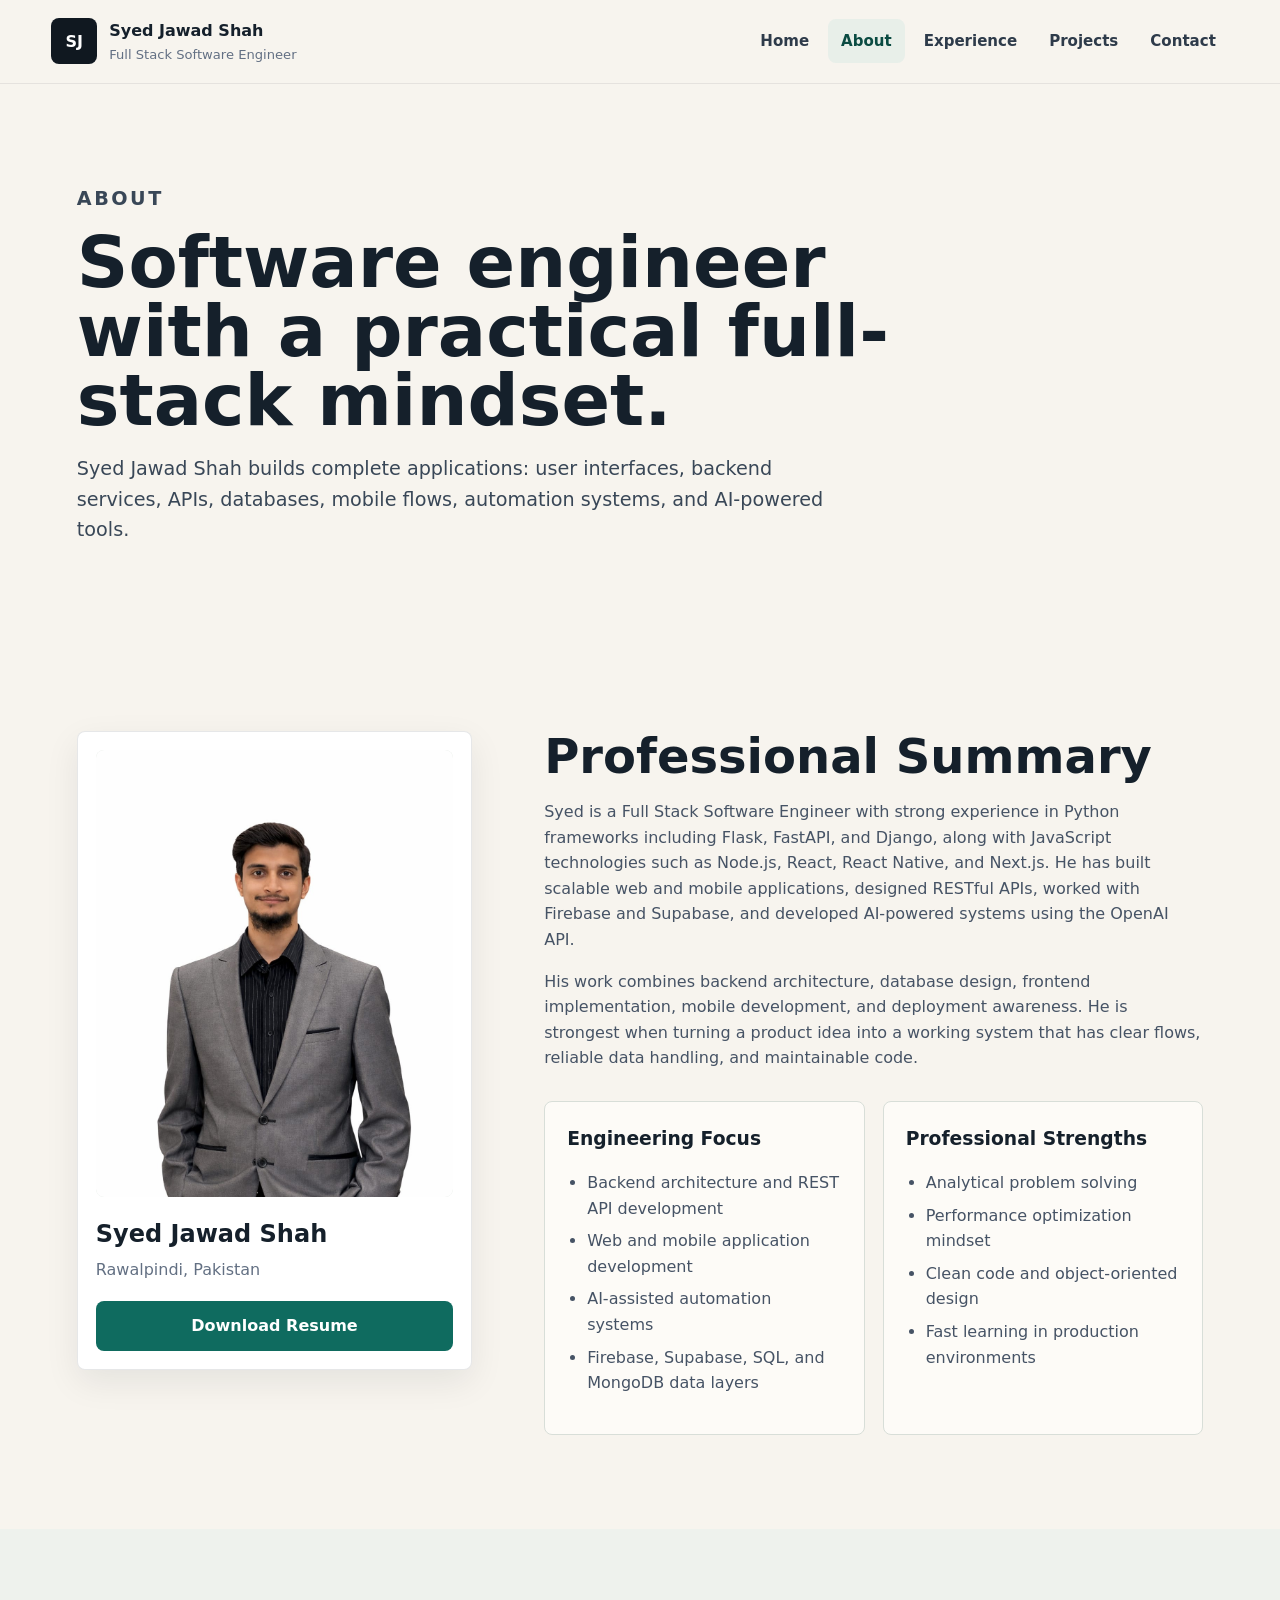
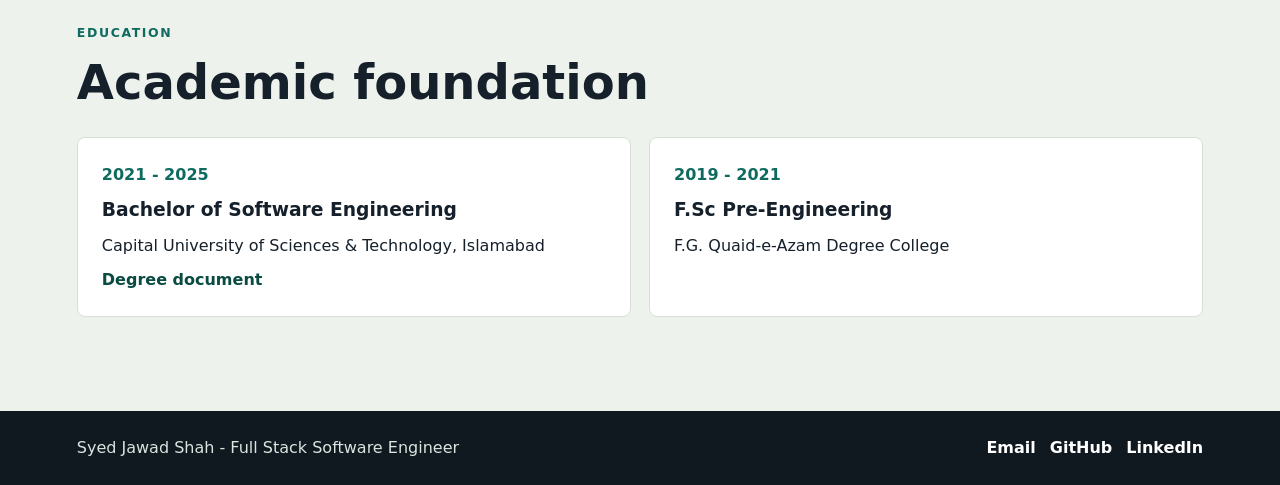
==== about.html @ 7e3bc554 "Add professional portfolio website" ====
<!doctype html>
<html lang="en">
<head>
  <meta charset="utf-8">
  <meta name="viewport" content="width=device-width, initial-scale=1">
  <title>About | Syed Jawad Shah</title>
  <meta name="description" content="About Syed Jawad Shah, full stack software engineer from Rawalpindi, Pakistan.">
  <link rel="stylesheet" href="assets/styles.css">
</head>
<body>
  <header class="site-header">
    <a class="brand" href="index.html"><span class="brand-mark">SJ</span><span><strong>Syed Jawad Shah</strong><small>Full Stack Software Engineer</small></span></a>
    <button class="nav-toggle" type="button" aria-expanded="false" aria-controls="site-nav"><span></span><span></span><span></span></button>
    <nav class="site-nav" id="site-nav">
      <a href="index.html" data-page="home">Home</a><a href="about.html" data-page="about">About</a><a href="experience.html" data-page="experience">Experience</a><a href="projects.html" data-page="projects">Projects</a><a href="contact.html" data-page="contact">Contact</a>
    </nav>
  </header>

  <main>
    <section class="page-hero">
      <p class="eyebrow">About</p>
      <h1>Software engineer with a practical full-stack mindset.</h1>
      <p>Syed Jawad Shah builds complete applications: user interfaces, backend services, APIs, databases, mobile flows, automation systems, and AI-powered tools.</p>
    </section>

    <section class="section about-layout">
      <div class="profile-panel">
        <img src="assets/images/syed-jawad-shah.png" alt="Syed Jawad Shah">
        <h2>Syed Jawad Shah</h2>
        <p>Rawalpindi, Pakistan</p>
        <a class="button primary full" href="assets/documents/Syed-Jawad-Shah-Resume.pdf">Download Resume</a>
      </div>
      <div class="story">
        <h2>Professional Summary</h2>
        <p>Syed is a Full Stack Software Engineer with strong experience in Python frameworks including Flask, FastAPI, and Django, along with JavaScript technologies such as Node.js, React, React Native, and Next.js. He has built scalable web and mobile applications, designed RESTful APIs, worked with Firebase and Supabase, and developed AI-powered systems using the OpenAI API.</p>
        <p>His work combines backend architecture, database design, frontend implementation, mobile development, and deployment awareness. He is strongest when turning a product idea into a working system that has clear flows, reliable data handling, and maintainable code.</p>
        <div class="split-list">
          <div>
            <h3>Engineering Focus</h3>
            <ul>
              <li>Backend architecture and REST API development</li>
              <li>Web and mobile application development</li>
              <li>AI-assisted automation systems</li>
              <li>Firebase, Supabase, SQL, and MongoDB data layers</li>
            </ul>
          </div>
          <div>
            <h3>Professional Strengths</h3>
            <ul>
              <li>Analytical problem solving</li>
              <li>Performance optimization mindset</li>
              <li>Clean code and object-oriented design</li>
              <li>Fast learning in production environments</li>
            </ul>
          </div>
        </div>
      </div>
    </section>

    <section class="section band">
      <div class="section-heading">
        <p class="eyebrow">Education</p>
        <h2>Academic foundation</h2>
      </div>
      <div class="timeline">
        <article>
          <span>2021 - 2025</span>
          <h3>Bachelor of Software Engineering</h3>
          <p>Capital University of Sciences & Technology, Islamabad</p>
          <a href="assets/documents/BS-Software-Engineering-Degree-2025.pdf">Degree document</a>
        </article>
        <article>
          <span>2019 - 2021</span>
          <h3>F.Sc Pre-Engineering</h3>
          <p>F.G. Quaid-e-Azam Degree College</p>
        </article>
      </div>
    </section>
  </main>

  <footer class="site-footer"><p>Syed Jawad Shah - Full Stack Software Engineer</p><div><a href="mailto:sjawadshah2001@gmail.com">Email</a><a href="https://github.com/syedjawadshah2001">GitHub</a><a href="https://linkedin.com/in/syed-jawad-shah-17a380252">LinkedIn</a></div></footer>
  <script src="assets/script.js"></script>
</body>
</html>
---- assets/styles.css ----
:root {
  --bg: #f7f4ee;
  --surface: #ffffff;
  --surface-strong: #101820;
  --text: #15202b;
  --muted: #637083;
  --line: #d8ded8;
  --green: #0f6b5f;
  --green-dark: #0a4b42;
  --gold: #c99732;
  --blue: #245f99;
  --shadow: 0 24px 60px rgba(17, 24, 39, 0.12);
}

* {
  box-sizing: border-box;
}

html {
  scroll-behavior: smooth;
}

body {
  margin: 0;
  font-family: Inter, ui-sans-serif, system-ui, -apple-system, BlinkMacSystemFont, "Segoe UI", Arial, sans-serif;
  color: var(--text);
  background: var(--bg);
  line-height: 1.6;
}

a {
  color: inherit;
  text-decoration: none;
}

img {
  display: block;
  max-width: 100%;
}

.site-header {
  position: sticky;
  top: 0;
  z-index: 20;
  display: flex;
  align-items: center;
  justify-content: space-between;
  gap: 24px;
  padding: 18px clamp(18px, 4vw, 56px);
  background: rgba(247, 244, 238, 0.94);
  border-bottom: 1px solid rgba(16, 24, 32, 0.08);
  backdrop-filter: blur(16px);
}

.brand {
  display: flex;
  align-items: center;
  gap: 12px;
  min-width: 220px;
}

.brand-mark {
  display: grid;
  width: 46px;
  height: 46px;
  place-items: center;
  border-radius: 8px;
  background: var(--surface-strong);
  color: #fff;
  font-weight: 800;
}

.brand strong,
.brand small {
  display: block;
}

.brand small {
  color: var(--muted);
  font-size: 0.82rem;
}

.site-nav {
  display: flex;
  align-items: center;
  gap: 6px;
}

.site-nav a {
  padding: 10px 13px;
  border-radius: 8px;
  color: #2e3b4a;
  font-weight: 650;
  font-size: 0.94rem;
}

.site-nav a:hover,
.site-nav a.active {
  background: #e8efe9;
  color: var(--green-dark);
}

.nav-toggle {
  display: none;
  width: 42px;
  height: 42px;
  padding: 9px;
  border: 1px solid var(--line);
  border-radius: 8px;
  background: var(--surface);
}

.nav-toggle span {
  display: block;
  height: 2px;
  margin: 5px 0;
  background: var(--text);
}

.hero {
  display: grid;
  grid-template-columns: minmax(0, 1.12fr) minmax(320px, 0.72fr);
  min-height: calc(100vh - 84px);
  align-items: center;
  gap: clamp(28px, 6vw, 82px);
  padding: clamp(42px, 7vw, 86px) clamp(18px, 6vw, 84px) clamp(54px, 8vw, 98px);
}

.hero h1,
.page-hero h1 {
  margin: 0;
  max-width: 920px;
  font-size: clamp(2.55rem, 7vw, 6.2rem);
  line-height: 0.96;
  letter-spacing: 0;
}

.hero-lede,
.page-hero p {
  max-width: 780px;
  color: #394757;
  font-size: clamp(1rem, 2vw, 1.2rem);
}

.eyebrow {
  margin: 0 0 14px;
  color: var(--green);
  font-size: 0.78rem;
  font-weight: 800;
  letter-spacing: 0.13em;
  text-transform: uppercase;
}

.hero-actions {
  display: flex;
  flex-wrap: wrap;
  gap: 12px;
  margin-top: 28px;
}

.button {
  display: inline-flex;
  min-height: 48px;
  align-items: center;
  justify-content: center;
  padding: 12px 18px;
  border-radius: 8px;
  font-weight: 800;
}

.button.primary {
  background: var(--green);
  color: #fff;
}

.button.secondary {
  background: var(--surface);
  color: var(--green-dark);
  border: 1px solid var(--line);
}

.button.full {
  width: 100%;
}

.hero-stats {
  display: grid;
  grid-template-columns: repeat(3, minmax(0, 1fr));
  gap: 12px;
  margin-top: 34px;
  max-width: 720px;
}

.hero-stats div {
  padding: 18px;
  border-left: 4px solid var(--gold);
  background: rgba(255, 255, 255, 0.72);
}

.hero-stats strong,
.hero-stats span {
  display: block;
}

.hero-stats strong {
  color: var(--surface-strong);
  font-size: 1.55rem;
  line-height: 1;
}

.hero-stats span {
  margin-top: 8px;
  color: var(--muted);
  font-size: 0.9rem;
}

.hero-media {
  position: relative;
  align-self: stretch;
  min-height: 440px;
  overflow: hidden;
  border-radius: 8px;
  background: #dfe7df;
  box-shadow: var(--shadow);
}

.hero-media::after {
  content: "";
  position: absolute;
  inset: auto 0 0;
  height: 42%;
  background: linear-gradient(0deg, rgba(16, 24, 32, 0.38), transparent);
}

.hero-media img {
  width: 100%;
  height: 100%;
  object-fit: cover;
  object-position: center top;
}

.section {
  padding: clamp(52px, 8vw, 94px) clamp(18px, 6vw, 84px);
}

.band {
  background: #eef2ed;
}

.intro-grid,
.about-layout,
.contact-grid {
  display: grid;
  grid-template-columns: minmax(260px, 0.75fr) minmax(0, 1.25fr);
  gap: clamp(28px, 6vw, 72px);
  align-items: start;
}

.intro-grid h2,
.section-heading h2,
.story h2,
.contact-panel h2 {
  margin: 0;
  font-size: clamp(1.8rem, 4vw, 3rem);
  line-height: 1.08;
}

.intro-grid > p {
  margin: 0;
  color: #394757;
  font-size: 1.08rem;
}

.section-heading {
  max-width: 760px;
  margin-bottom: 28px;
}

.skill-cloud,
.tag-row {
  display: flex;
  flex-wrap: wrap;
  gap: 10px;
}

.skill-cloud span,
.tag-row span {
  display: inline-flex;
  align-items: center;
  min-height: 36px;
  padding: 7px 12px;
  border-radius: 8px;
  background: var(--surface);
  color: #243342;
  border: 1px solid var(--line);
  font-weight: 700;
  font-size: 0.9rem;
}

.cards {
  display: grid;
  gap: 18px;
}

.cards.three {
  grid-template-columns: repeat(3, minmax(0, 1fr));
}

.card,
.project-detail,
.experience-item,
.contact-panel,
.profile-panel {
  border: 1px solid rgba(16, 24, 32, 0.1);
  border-radius: 8px;
  background: var(--surface);
  box-shadow: 0 12px 34px rgba(17, 24, 39, 0.08);
}

.card {
  padding: 26px;
}

.card-kicker {
  color: var(--blue);
  font-size: 0.78rem;
  font-weight: 850;
  letter-spacing: 0.08em;
  text-transform: uppercase;
}

.card h3,
.project-detail h2,
.experience-item h2 {
  margin: 10px 0 10px;
  line-height: 1.18;
}

.card p,
.project-detail p,
.experience-item p,
.story p {
  color: #465365;
}

.card a,
.timeline a {
  color: var(--green-dark);
  font-weight: 850;
}

.page-hero {
  padding: clamp(52px, 8vw, 100px) clamp(18px, 6vw, 84px) clamp(36px, 6vw, 72px);
}

.page-hero h1 {
  font-size: clamp(2.25rem, 5.6vw, 5rem);
}

.profile-panel {
  position: sticky;
  top: 104px;
  padding: 18px;
}

.profile-panel img {
  width: 100%;
  aspect-ratio: 4 / 5;
  object-fit: cover;
  object-position: center top;
  border-radius: 8px;
  background: #dfe7df;
}

.profile-panel h2 {
  margin: 18px 0 0;
}

.profile-panel p {
  margin: 4px 0 18px;
  color: var(--muted);
}

.story {
  max-width: 860px;
}

.split-list {
  display: grid;
  grid-template-columns: repeat(2, minmax(0, 1fr));
  gap: 18px;
  margin-top: 30px;
}

.split-list div {
  padding: 22px;
  border-radius: 8px;
  background: #fdfbf7;
  border: 1px solid var(--line);
}

.split-list h3 {
  margin: 0 0 10px;
}

ul {
  padding-left: 20px;
}

li {
  margin: 7px 0;
  color: #465365;
}

.timeline {
  display: grid;
  grid-template-columns: repeat(2, minmax(0, 1fr));
  gap: 18px;
}

.timeline article {
  padding: 24px;
  background: var(--surface);
  border: 1px solid var(--line);
  border-radius: 8px;
}

.timeline span,
.experience-meta span {
  color: var(--green);
  font-weight: 850;
}

.timeline h3,
.timeline p {
  margin: 8px 0;
}

.experience-list,
.project-stack {
  display: grid;
  gap: 18px;
}

.experience-item,
.project-detail {
  display: grid;
  grid-template-columns: 220px minmax(0, 1fr);
  gap: clamp(18px, 4vw, 42px);
  padding: clamp(24px, 4vw, 42px);
}

.experience-meta strong {
  display: block;
  margin-top: 8px;
  color: var(--surface-strong);
}

.project-detail.featured {
  border-color: rgba(15, 107, 95, 0.34);
  background: #fbfffc;
}

.project-number {
  display: grid;
  width: 84px;
  height: 84px;
  place-items: center;
  border-radius: 8px;
  background: var(--surface-strong);
  color: #fff;
  font-weight: 900;
  letter-spacing: 0.05em;
}

.contact-grid {
  align-items: stretch;
}

.contact-panel {
  padding: clamp(24px, 4vw, 36px);
}

.contact-panel a {
  display: block;
  padding: 18px 0;
  border-top: 1px solid var(--line);
}

.contact-panel strong,
.contact-panel span {
  display: block;
}

.contact-panel span {
  color: var(--muted);
  overflow-wrap: anywhere;
}

.site-footer {
  display: flex;
  align-items: center;
  justify-content: space-between;
  gap: 18px;
  padding: 24px clamp(18px, 6vw, 84px);
  color: #dbe4df;
  background: var(--surface-strong);
}

.site-footer p {
  margin: 0;
}

.site-footer div {
  display: flex;
  flex-wrap: wrap;
  gap: 14px;
}

.site-footer a {
  color: #fff;
  font-weight: 750;
}

@media (max-width: 900px) {
  .nav-toggle {
    display: block;
  }

  .site-nav {
    position: absolute;
    top: 100%;
    right: 18px;
    left: 18px;
    display: none;
    flex-direction: column;
    align-items: stretch;
    padding: 10px;
    border: 1px solid var(--line);
    border-radius: 8px;
    background: var(--surface);
    box-shadow: var(--shadow);
  }

  .site-nav.is-open {
    display: flex;
  }

  .hero,
  .intro-grid,
  .about-layout,
  .contact-grid,
  .experience-item,
  .project-detail {
    grid-template-columns: 1fr;
  }

  .hero {
    min-height: auto;
  }

  .hero-media {
    min-height: 520px;
  }

  .cards.three,
  .timeline,
  .split-list {
    grid-template-columns: 1fr;
  }

  .profile-panel {
    position: static;
    max-width: 520px;
  }
}

@media (max-width: 560px) {
  .site-header {
    padding: 14px;
  }

  .brand {
    min-width: 0;
  }

  .brand small {
    display: none;
  }

  .hero-stats {
    grid-template-columns: 1fr;
  }

  .hero-media {
    min-height: 390px;
  }

  .hero-actions,
  .hero-actions .button,
  .site-footer {
    width: 100%;
  }

  .site-footer {
    flex-direction: column;
    align-items: flex-start;
  }
}
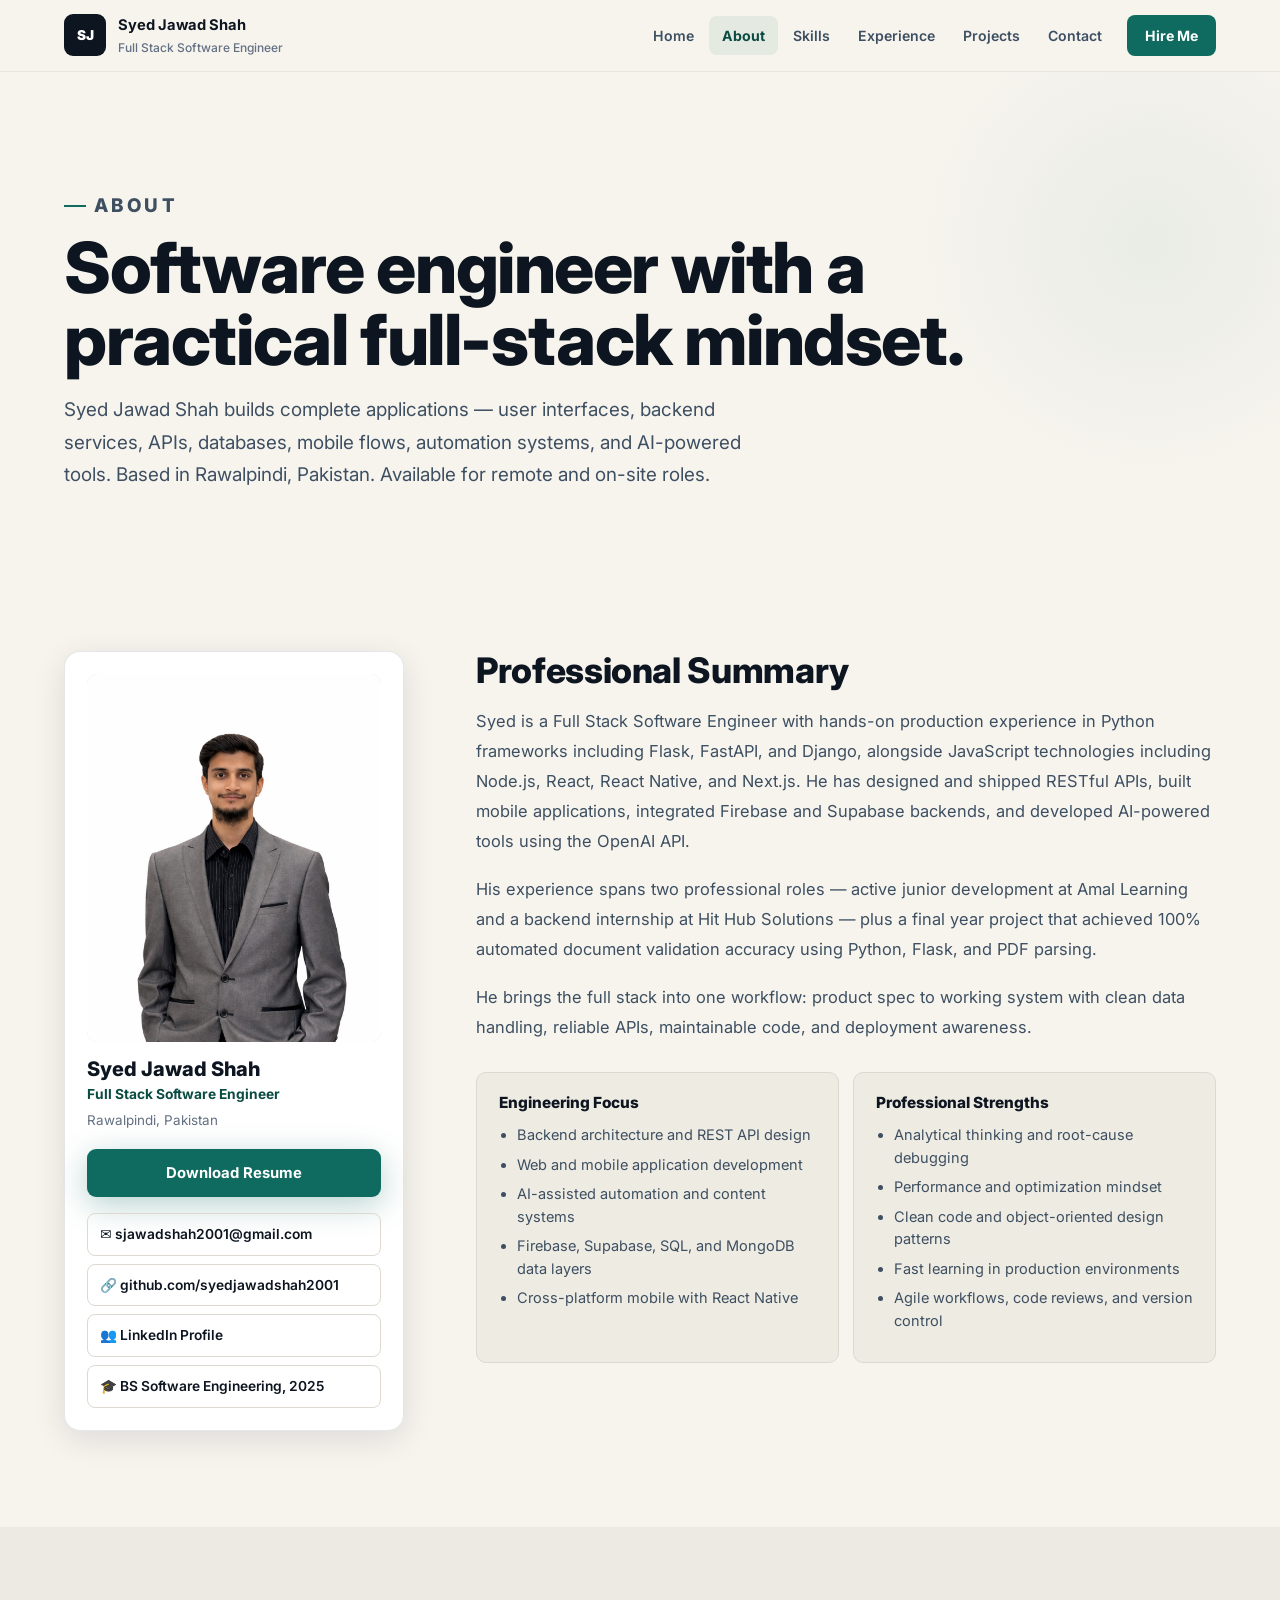
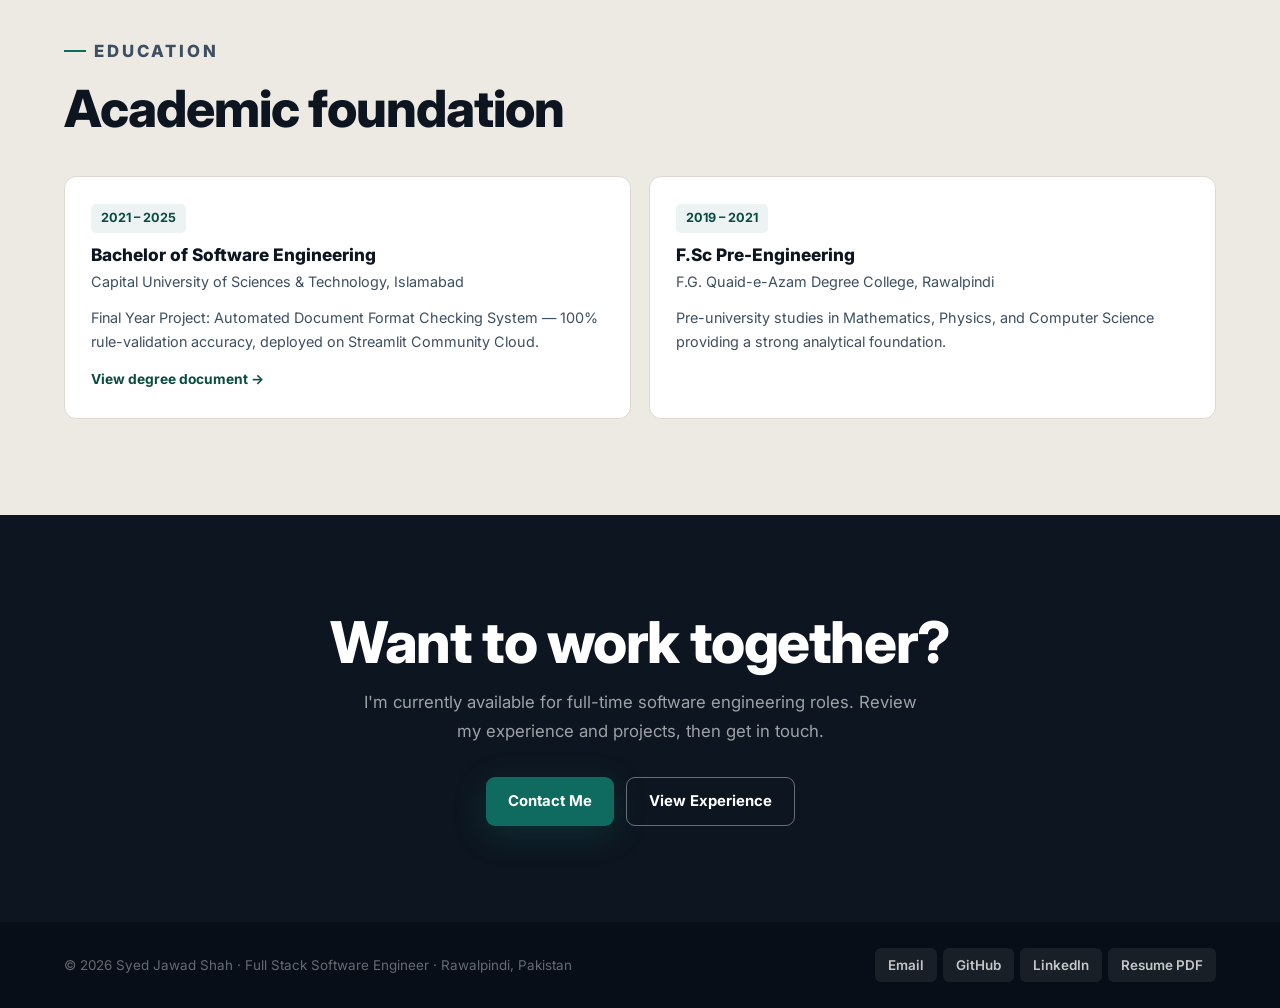
==== commit 7fc8a130: "Updated portfolio website pages and added skills page" ====
--- a/about.html
+++ b/about.html
@@ -2,83 +2,129 @@
 <html lang="en">
 <head>
   <meta charset="utf-8">
-  <meta name="viewport" content="width=device-width, initial-scale=1">
+  <meta name="viewport" content="width=device-width,initial-scale=1">
   <title>About | Syed Jawad Shah</title>
-  <meta name="description" content="About Syed Jawad Shah, full stack software engineer from Rawalpindi, Pakistan.">
+  <meta name="description" content="About Syed Jawad Shah — full stack software engineer from Rawalpindi, Pakistan. Background, skills, education, and engineering approach.">
+  <link rel="preconnect" href="https://fonts.googleapis.com">
+  <link rel="preconnect" href="https://fonts.gstatic.com" crossorigin>
   <link rel="stylesheet" href="assets/styles.css">
 </head>
 <body>
   <header class="site-header">
-    <a class="brand" href="index.html"><span class="brand-mark">SJ</span><span><strong>Syed Jawad Shah</strong><small>Full Stack Software Engineer</small></span></a>
+    <a class="brand" href="index.html">
+      <span class="brand-mark">SJ</span>
+      <span><strong>Syed Jawad Shah</strong><small>Full Stack Software Engineer</small></span>
+    </a>
     <button class="nav-toggle" type="button" aria-expanded="false" aria-controls="site-nav"><span></span><span></span><span></span></button>
     <nav class="site-nav" id="site-nav">
-      <a href="index.html" data-page="home">Home</a><a href="about.html" data-page="about">About</a><a href="experience.html" data-page="experience">Experience</a><a href="projects.html" data-page="projects">Projects</a><a href="contact.html" data-page="contact">Contact</a>
+      <a href="index.html" data-page="home">Home</a>
+      <a href="about.html" data-page="about">About</a>
+      <a href="skills.html" data-page="skills">Skills</a>
+      <a href="experience.html" data-page="experience">Experience</a>
+      <a href="projects.html" data-page="projects">Projects</a>
+      <a href="contact.html" data-page="contact">Contact</a>
+      <a href="contact.html" class="nav-cta">Hire Me</a>
     </nav>
   </header>
 
   <main>
     <section class="page-hero">
-      <p class="eyebrow">About</p>
-      <h1>Software engineer with a practical full-stack mindset.</h1>
-      <p>Syed Jawad Shah builds complete applications: user interfaces, backend services, APIs, databases, mobile flows, automation systems, and AI-powered tools.</p>
+      <p class="eyebrow" data-reveal>About</p>
+      <h1 data-reveal data-delay="1">Software engineer with a practical full-stack mindset.</h1>
+      <p data-reveal data-delay="2">Syed Jawad Shah builds complete applications — user interfaces, backend services, APIs, databases, mobile flows, automation systems, and AI-powered tools. Based in Rawalpindi, Pakistan. Available for remote and on-site roles.</p>
     </section>
 
     <section class="section about-layout">
-      <div class="profile-panel">
+      <div class="profile-panel" data-reveal="left">
         <img src="assets/images/syed-jawad-shah.png" alt="Syed Jawad Shah">
-        <h2>Syed Jawad Shah</h2>
-        <p>Rawalpindi, Pakistan</p>
-        <a class="button primary full" href="assets/documents/Syed-Jawad-Shah-Resume.pdf">Download Resume</a>
+        <div class="profile-info">
+          <h2>Syed Jawad Shah</h2>
+          <p class="p-role">Full Stack Software Engineer</p>
+          <p class="p-loc">Rawalpindi, Pakistan</p>
+          <a class="button primary full" href="assets/documents/Syed-Jawad-Shah-Resume.pdf" target="_blank" rel="noopener">Download Resume</a>
+          <div class="profile-links">
+            <a href="mailto:sjawadshah2001@gmail.com">&#9993; sjawadshah2001@gmail.com</a>
+            <a href="https://github.com/syedjawadshah2001" target="_blank" rel="noopener">&#128279; github.com/syedjawadshah2001</a>
+            <a href="https://linkedin.com/in/syed-jawad-shah-17a380252" target="_blank" rel="noopener">&#128101; LinkedIn Profile</a>
+            <a href="assets/documents/BS-Software-Engineering-Degree-2025.pdf" target="_blank" rel="noopener">&#127891; BS Software Engineering, 2025</a>
+          </div>
+        </div>
       </div>
-      <div class="story">
+
+      <div class="story" data-reveal data-delay="1">
         <h2>Professional Summary</h2>
-        <p>Syed is a Full Stack Software Engineer with strong experience in Python frameworks including Flask, FastAPI, and Django, along with JavaScript technologies such as Node.js, React, React Native, and Next.js. He has built scalable web and mobile applications, designed RESTful APIs, worked with Firebase and Supabase, and developed AI-powered systems using the OpenAI API.</p>
-        <p>His work combines backend architecture, database design, frontend implementation, mobile development, and deployment awareness. He is strongest when turning a product idea into a working system that has clear flows, reliable data handling, and maintainable code.</p>
+        <p>Syed is a Full Stack Software Engineer with hands-on production experience in Python frameworks including Flask, FastAPI, and Django, alongside JavaScript technologies including Node.js, React, React Native, and Next.js. He has designed and shipped RESTful APIs, built mobile applications, integrated Firebase and Supabase backends, and developed AI-powered tools using the OpenAI API.</p>
+        <p>His experience spans two professional roles — active junior development at Amal Learning and a backend internship at Hit Hub Solutions — plus a final year project that achieved 100% automated document validation accuracy using Python, Flask, and PDF parsing.</p>
+        <p>He brings the full stack into one workflow: product spec to working system with clean data handling, reliable APIs, maintainable code, and deployment awareness.</p>
+
         <div class="split-list">
-          <div>
+          <div data-reveal data-delay="2">
             <h3>Engineering Focus</h3>
             <ul>
-              <li>Backend architecture and REST API development</li>
+              <li>Backend architecture and REST API design</li>
               <li>Web and mobile application development</li>
-              <li>AI-assisted automation systems</li>
+              <li>AI-assisted automation and content systems</li>
               <li>Firebase, Supabase, SQL, and MongoDB data layers</li>
+              <li>Cross-platform mobile with React Native</li>
             </ul>
           </div>
-          <div>
+          <div data-reveal data-delay="3">
             <h3>Professional Strengths</h3>
             <ul>
-              <li>Analytical problem solving</li>
-              <li>Performance optimization mindset</li>
-              <li>Clean code and object-oriented design</li>
+              <li>Analytical thinking and root-cause debugging</li>
+              <li>Performance and optimization mindset</li>
+              <li>Clean code and object-oriented design patterns</li>
               <li>Fast learning in production environments</li>
+              <li>Agile workflows, code reviews, and version control</li>
             </ul>
           </div>
         </div>
       </div>
     </section>
 
+    <!-- ── EDUCATION ── -->
     <section class="section band">
-      <div class="section-heading">
+      <div class="section-head" data-reveal>
         <p class="eyebrow">Education</p>
         <h2>Academic foundation</h2>
       </div>
       <div class="timeline">
-        <article>
-          <span>2021 - 2025</span>
+        <article data-reveal data-delay="1">
+          <span class="date-badge">2021 – 2025</span>
           <h3>Bachelor of Software Engineering</h3>
-          <p>Capital University of Sciences & Technology, Islamabad</p>
-          <a href="assets/documents/BS-Software-Engineering-Degree-2025.pdf">Degree document</a>
+          <p>Capital University of Sciences &amp; Technology, Islamabad</p>
+          <p>Final Year Project: Automated Document Format Checking System — 100% rule-validation accuracy, deployed on Streamlit Community Cloud.</p>
+          <a href="assets/documents/BS-Software-Engineering-Degree-2025.pdf" target="_blank" rel="noopener">View degree document →</a>
         </article>
-        <article>
-          <span>2019 - 2021</span>
+        <article data-reveal data-delay="2">
+          <span class="date-badge">2019 – 2021</span>
           <h3>F.Sc Pre-Engineering</h3>
-          <p>F.G. Quaid-e-Azam Degree College</p>
+          <p>F.G. Quaid-e-Azam Degree College, Rawalpindi</p>
+          <p>Pre-university studies in Mathematics, Physics, and Computer Science providing a strong analytical foundation.</p>
         </article>
+      </div>
+    </section>
+
+    <!-- ── CTA ── -->
+    <section class="cta-band" data-reveal>
+      <h2>Want to work together?</h2>
+      <p>I'm currently available for full-time software engineering roles. Review my experience and projects, then get in touch.</p>
+      <div class="btn-group">
+        <a class="button primary" href="contact.html">Contact Me</a>
+        <a class="button ghost-white" href="experience.html">View Experience</a>
       </div>
     </section>
   </main>
 
-  <footer class="site-footer"><p>Syed Jawad Shah - Full Stack Software Engineer</p><div><a href="mailto:sjawadshah2001@gmail.com">Email</a><a href="https://github.com/syedjawadshah2001">GitHub</a><a href="https://linkedin.com/in/syed-jawad-shah-17a380252">LinkedIn</a></div></footer>
+  <footer class="site-footer">
+    <p>© 2026 Syed Jawad Shah · Full Stack Software Engineer · Rawalpindi, Pakistan</p>
+    <div class="footer-links">
+      <a href="mailto:sjawadshah2001@gmail.com">Email</a>
+      <a href="https://github.com/syedjawadshah2001" target="_blank" rel="noopener">GitHub</a>
+      <a href="https://linkedin.com/in/syed-jawad-shah-17a380252" target="_blank" rel="noopener">LinkedIn</a>
+      <a href="assets/documents/Syed-Jawad-Shah-Resume.pdf" target="_blank" rel="noopener">Resume PDF</a>
+    </div>
+  </footer>
   <script src="assets/script.js"></script>
 </body>
 </html>
--- a/assets/styles.css
+++ b/assets/styles.css
@@ -1,609 +1,259 @@
+@import url('https://fonts.googleapis.com/css2?family=Inter:wght@400;500;600;700;800;900&display=swap');
+
 :root {
   --bg: #f7f4ee;
+  --bg-alt: #eeebe3;
   --surface: #ffffff;
-  --surface-strong: #101820;
-  --text: #15202b;
+  --surface-dark: #0d1520;
+  --text: #0d1520;
+  --text-2: #3d4f61;
   --muted: #637083;
-  --line: #d8ded8;
+  --line: #ddd9d0;
   --green: #0f6b5f;
+  --green-light: #1a8a7a;
   --green-dark: #0a4b42;
+  --green-muted: rgba(15,107,95,0.08);
   --gold: #c99732;
   --blue: #245f99;
-  --shadow: 0 24px 60px rgba(17, 24, 39, 0.12);
+  --grad-green: linear-gradient(135deg,#0f6b5f 0%,#1a9e8c 100%);
+  --shadow-sm: 0 2px 8px rgba(13,21,32,.07);
+  --shadow: 0 8px 32px rgba(13,21,32,.11);
+  --shadow-lg: 0 24px 64px rgba(13,21,32,.17);
+  --shadow-green: 0 8px 32px rgba(15,107,95,.3);
+  --nav-h: 72px;
+  --px: clamp(20px,5vw,84px);
+  --py: clamp(56px,8vw,96px);
+  --ease: cubic-bezier(.4,0,.2,1);
+  --dur: 220ms;
 }
 
-* {
-  box-sizing: border-box;
+*,*::before,*::after{box-sizing:border-box;margin:0;}
+html{scroll-behavior:smooth;-webkit-font-smoothing:antialiased;}
+body{font-family:'Inter',ui-sans-serif,system-ui,sans-serif;color:var(--text);background:var(--bg);line-height:1.65;overflow-x:hidden;}
+a{color:inherit;text-decoration:none;}
+img{display:block;max-width:100%;}
+p{margin:0;}
+h1,h2,h3,h4{line-height:1.1;font-weight:800;}
+ul{padding-left:18px;}
+li{margin:7px 0;color:var(--text-2);font-size:.91rem;line-height:1.55;}
+
+/* ── SCROLL REVEAL ── */
+[data-reveal]{opacity:0;transform:translateY(28px);transition:opacity .65s var(--ease),transform .65s var(--ease);}
+[data-reveal="left"]{transform:translateX(-28px);}
+[data-reveal="right"]{transform:translateX(28px);}
+[data-reveal].visible{opacity:1;transform:none;}
+[data-delay="1"]{transition-delay:100ms;}
+[data-delay="2"]{transition-delay:200ms;}
+[data-delay="3"]{transition-delay:300ms;}
+[data-delay="4"]{transition-delay:400ms;}
+
+/* ── KEYFRAMES ── */
+@keyframes pulse-ring{0%{transform:scale(1);opacity:.6}100%{transform:scale(1.55);opacity:0}}
+@keyframes fadeUp{from{opacity:0;transform:translateY(20px)}to{opacity:1;transform:none}}
+
+/* ── EYEBROW ── */
+.eyebrow{display:flex;align-items:center;gap:8px;margin:0 0 14px;color:var(--green);font-size:.72rem;font-weight:800;letter-spacing:.18em;text-transform:uppercase;}
+.eyebrow::before{content:'';width:22px;height:2px;background:var(--green);flex-shrink:0;}
+
+/* ── AVAILABILITY BADGE ── */
+.avail-badge{display:inline-flex;align-items:center;gap:8px;padding:6px 14px 6px 10px;border-radius:999px;background:rgba(15,107,95,.08);border:1px solid rgba(15,107,95,.22);color:var(--green-dark);font-size:.81rem;font-weight:700;margin-bottom:22px;}
+.avail-dot{position:relative;width:9px;height:9px;border-radius:50%;background:#22c55e;flex-shrink:0;}
+.avail-dot::after{content:'';position:absolute;inset:-3px;border-radius:50%;border:2px solid #22c55e;animation:pulse-ring 1.8s ease-out infinite;}
+
+/* ── HEADER ── */
+.site-header{position:sticky;top:0;z-index:100;display:flex;align-items:center;justify-content:space-between;gap:20px;padding:0 var(--px);height:var(--nav-h);background:rgba(247,244,238,.92);backdrop-filter:blur(18px);-webkit-backdrop-filter:blur(18px);border-bottom:1px solid rgba(13,21,32,.07);}
+.brand{display:flex;align-items:center;gap:12px;flex-shrink:0;}
+.brand-mark{display:grid;place-items:center;width:42px;height:42px;border-radius:9px;background:var(--surface-dark);color:#fff;font-weight:900;font-size:.85rem;flex-shrink:0;transition:background var(--dur) var(--ease);}
+.brand:hover .brand-mark{background:var(--green);}
+.brand strong{display:block;font-size:.92rem;color:var(--text);}
+.brand small{display:block;color:var(--muted);font-size:.75rem;font-weight:500;}
+.site-nav{display:flex;align-items:center;gap:2px;}
+.site-nav a{padding:8px 13px;border-radius:8px;color:var(--text-2);font-weight:600;font-size:.88rem;transition:color var(--dur) var(--ease),background var(--dur) var(--ease);}
+.site-nav a:hover,.site-nav a.active{color:var(--green-dark);background:var(--green-muted);}
+.site-nav a.active{font-weight:700;}
+.nav-cta{margin-left:10px;padding:9px 18px !important;background:var(--green) !important;color:#fff !important;border-radius:8px;font-weight:700 !important;transition:background var(--dur) var(--ease),transform var(--dur) var(--ease) !important;}
+.nav-cta:hover{background:var(--green-dark) !important;transform:translateY(-1px);}
+.nav-toggle{display:none;flex-direction:column;justify-content:center;gap:5px;width:40px;height:40px;padding:8px;border:1.5px solid var(--line);border-radius:8px;background:var(--surface);cursor:pointer;}
+.nav-toggle span{display:block;height:2px;background:var(--text);border-radius:2px;}
+
+/* ── BUTTONS ── */
+.button{display:inline-flex;align-items:center;justify-content:center;gap:7px;min-height:48px;padding:11px 22px;border-radius:9px;font-family:inherit;font-weight:700;font-size:.93rem;transition:background var(--dur),transform var(--dur),box-shadow var(--dur),color var(--dur),border-color var(--dur);cursor:pointer;border:none;}
+.button:hover{transform:translateY(-2px);}
+.button.primary{background:var(--green);color:#fff;box-shadow:var(--shadow-green);}
+.button.primary:hover{background:var(--green-dark);box-shadow:0 12px 40px rgba(15,107,95,.38);}
+.button.secondary{background:var(--surface);color:var(--green-dark);border:1.5px solid var(--line);}
+.button.secondary:hover{border-color:var(--green);background:var(--green-muted);color:var(--green);}
+.button.ghost-white{background:transparent;color:#fff;border:1.5px solid rgba(255,255,255,.38);}
+.button.ghost-white:hover{background:rgba(255,255,255,.1);border-color:rgba(255,255,255,.7);}
+.button.full{width:100%;}
+
+/* ── HERO ── */
+.hero{display:grid;grid-template-columns:minmax(0,1.15fr) minmax(300px,.75fr);min-height:calc(100vh - var(--nav-h));align-items:center;gap:clamp(32px,6vw,80px);padding:clamp(48px,7vw,90px) var(--px);}
+.hero h1{font-size:clamp(2.6rem,6.5vw,6rem);line-height:.95;letter-spacing:-.025em;margin-bottom:18px;}
+.text-gradient{background:var(--grad-green);-webkit-background-clip:text;-webkit-text-fill-color:transparent;background-clip:text;}
+.hero-lede{max-width:680px;color:var(--text-2);font-size:clamp(1rem,1.8vw,1.18rem);line-height:1.7;margin-bottom:28px;}
+.hero-actions{display:flex;flex-wrap:wrap;gap:12px;}
+.hero-stats{display:grid;grid-template-columns:repeat(3,minmax(0,1fr));gap:12px;margin-top:40px;}
+.stat-card{padding:18px;border-left:3px solid var(--gold);background:rgba(255,255,255,.68);backdrop-filter:blur(8px);border-radius:0 8px 8px 0;}
+.stat-card strong{display:block;font-size:1.9rem;font-weight:900;line-height:1;letter-spacing:-.02em;color:var(--surface-dark);}
+.stat-card span{display:block;margin-top:5px;color:var(--muted);font-size:.8rem;line-height:1.4;}
+.hero-media{position:relative;border-radius:16px;overflow:hidden;background:#c8d8c8;box-shadow:var(--shadow-lg);aspect-ratio:3/4;}
+.hero-media::after{content:'';position:absolute;inset:auto 0 0;height:38%;background:linear-gradient(0deg,rgba(13,21,32,.42),transparent);pointer-events:none;}
+.hero-media img{width:100%;height:100%;object-fit:cover;object-position:center top;}
+
+/* ── SECTIONS ── */
+.section{padding:var(--py) var(--px);}
+.band{background:#eceae3;}
+.band-dark{background:var(--surface-dark);color:rgba(255,255,255,.85);}
+.section-head{max-width:800px;margin-bottom:40px;}
+.section-head h2{font-size:clamp(1.9rem,4vw,3.2rem);letter-spacing:-.02em;margin-top:8px;}
+.section-head p{margin-top:14px;color:var(--text-2);font-size:1.05rem;line-height:1.75;}
+
+/* ── TWO-COL INTRO ── */
+.intro-grid{display:grid;grid-template-columns:minmax(260px,.75fr) minmax(0,1.25fr);gap:clamp(32px,6vw,72px);align-items:center;}
+.intro-grid h2{font-size:clamp(1.9rem,4vw,3rem);letter-spacing:-.02em;margin:0;}
+.intro-grid p{color:var(--text-2);font-size:1.06rem;line-height:1.8;}
+
+/* ── SKILL CLOUD ── */
+.skill-cloud,.tag-row{display:flex;flex-wrap:wrap;gap:9px;}
+.skill-cloud span,.tag-row span{display:inline-flex;align-items:center;min-height:34px;padding:5px 12px;border-radius:7px;background:var(--surface);color:#1d2e3f;border:1px solid var(--line);font-weight:700;font-size:.84rem;transition:background var(--dur),color var(--dur),border-color var(--dur),transform var(--dur);}
+.skill-cloud span:hover,.tag-row span:hover{background:var(--green-muted);color:var(--green-dark);border-color:rgba(15,107,95,.28);transform:translateY(-2px);}
+
+/* ── CARDS ── */
+.cards{display:grid;gap:18px;}
+.cards.three{grid-template-columns:repeat(3,minmax(0,1fr));}
+.cards.two{grid-template-columns:repeat(2,minmax(0,1fr));}
+.card{padding:28px;background:var(--surface);border:1px solid rgba(13,21,32,.09);border-radius:12px;box-shadow:var(--shadow-sm);transition:box-shadow var(--dur),transform var(--dur),border-color var(--dur);}
+.card:hover{box-shadow:var(--shadow);transform:translateY(-4px);border-color:rgba(15,107,95,.18);}
+.card-kicker{color:var(--blue);font-size:.7rem;font-weight:800;letter-spacing:.1em;text-transform:uppercase;}
+.card h3{margin:10px 0 10px;font-size:1.1rem;line-height:1.3;}
+.card p{color:var(--text-2);font-size:.92rem;line-height:1.65;}
+.card a{display:inline-flex;align-items:center;gap:5px;margin-top:14px;color:var(--green-dark);font-weight:700;font-size:.88rem;}
+.card a::after{content:'→';transition:transform var(--dur);}
+.card a:hover::after{transform:translateX(4px);}
+
+/* ── PAGE HERO ── */
+.page-hero{padding:clamp(54px,8vw,100px) var(--px) clamp(38px,6vw,64px);position:relative;overflow:hidden;}
+.page-hero::before{content:'';position:absolute;top:-80px;right:-120px;width:500px;height:500px;border-radius:50%;background:radial-gradient(circle,rgba(15,107,95,.06) 0%,transparent 70%);pointer-events:none;}
+.page-hero h1{font-size:clamp(2.3rem,5.5vw,5rem);line-height:1.02;letter-spacing:-.02em;max-width:900px;margin:10px 0 0;}
+.page-hero p{margin:18px 0 0;max-width:680px;color:var(--text-2);font-size:clamp(1rem,1.8vw,1.18rem);line-height:1.72;}
+
+/* ── ABOUT LAYOUT ── */
+.about-layout{display:grid;grid-template-columns:minmax(260px,340px) minmax(0,1fr);gap:clamp(32px,6vw,72px);align-items:start;}
+.profile-panel{position:sticky;top:calc(var(--nav-h) + 20px);padding:22px;background:var(--surface);border:1px solid rgba(13,21,32,.1);border-radius:16px;box-shadow:var(--shadow);}
+.profile-panel img{width:100%;aspect-ratio:4/5;object-fit:cover;object-position:center top;border-radius:10px;background:#d8e4d8;}
+.profile-info{margin-top:16px;}
+.profile-info h2{font-size:1.25rem;margin-bottom:3px;}
+.p-role{color:var(--green-dark);font-weight:700;font-size:.86rem;margin-bottom:3px;}
+.p-loc{color:var(--muted);font-size:.84rem;margin-bottom:18px;}
+.profile-links{display:flex;flex-direction:column;gap:8px;margin-top:16px;}
+.profile-links a{display:flex;align-items:center;gap:10px;padding:9px 12px;border:1px solid var(--line);border-radius:8px;font-size:.86rem;font-weight:600;transition:background var(--dur),border-color var(--dur),color var(--dur);}
+.profile-links a:hover{background:var(--green-muted);border-color:rgba(15,107,95,.28);color:var(--green-dark);}
+.story h2{font-size:clamp(1.5rem,3vw,2.2rem);letter-spacing:-.01em;margin-bottom:16px;}
+.story p{color:var(--text-2);font-size:1.03rem;line-height:1.82;margin-bottom:18px;}
+.split-list{display:grid;grid-template-columns:repeat(2,minmax(0,1fr));gap:14px;margin-top:30px;}
+.split-list div{padding:22px;border-radius:10px;background:var(--bg-alt);border:1px solid var(--line);}
+.split-list h3{margin-bottom:12px;font-size:.96rem;}
+
+/* ── TIMELINE ── */
+.timeline{display:grid;grid-template-columns:repeat(2,minmax(0,1fr));gap:18px;}
+.timeline article{padding:26px;background:var(--surface);border:1px solid var(--line);border-radius:12px;transition:box-shadow var(--dur),transform var(--dur);}
+.timeline article:hover{box-shadow:var(--shadow);transform:translateY(-3px);}
+.date-badge{display:inline-flex;padding:4px 10px;border-radius:5px;background:var(--green-muted);color:var(--green-dark);font-weight:700;font-size:.79rem;}
+.timeline h3{margin:12px 0 6px;font-size:1.08rem;}
+.timeline p{color:var(--text-2);font-size:.9rem;margin-bottom:12px;}
+.timeline a{color:var(--green-dark);font-weight:700;font-size:.86rem;}
+.timeline a:hover{color:var(--green);}
+
+/* ── EXPERIENCE PAGE ── */
+.experience-list{display:grid;gap:18px;}
+.experience-item{display:grid;grid-template-columns:190px minmax(0,1fr);gap:clamp(20px,4vw,42px);padding:clamp(24px,4vw,40px);background:var(--surface);border:1px solid rgba(13,21,32,.1);border-radius:14px;box-shadow:var(--shadow-sm);transition:box-shadow var(--dur),transform var(--dur),border-color var(--dur);}
+.experience-item:hover{box-shadow:var(--shadow);transform:translateY(-3px);border-color:rgba(15,107,95,.18);}
+.exp-logo{display:grid;place-items:center;width:52px;height:52px;border-radius:11px;background:var(--surface-dark);color:#fff;font-weight:900;font-size:.95rem;margin-bottom:14px;}
+.exp-logo.green{background:var(--grad-green);}
+.exp-date{display:inline-flex;padding:4px 9px;border-radius:5px;font-weight:700;font-size:.76rem;background:var(--green-muted);color:var(--green-dark);}
+.exp-date.current{background:rgba(201,151,50,.12);color:#7a5008;}
+.exp-meta strong{display:block;margin-top:11px;font-size:1.02rem;color:var(--text);}
+.exp-meta small{display:block;color:var(--muted);font-size:.8rem;}
+.exp-content h2{font-size:clamp(1.2rem,2.5vw,1.6rem);margin-bottom:10px;letter-spacing:-.01em;}
+.exp-content p{color:var(--text-2);font-size:.96rem;line-height:1.78;margin-bottom:16px;}
+.exp-highlights{list-style:none;padding:0;margin:0 0 16px;}
+.exp-highlights li{display:flex;align-items:flex-start;gap:9px;padding:8px 0;border-bottom:1px solid var(--line);color:var(--text-2);font-size:.91rem;line-height:1.55;}
+.exp-highlights li:last-child{border-bottom:none;}
+.exp-highlights li::before{content:'✓';display:grid;place-items:center;min-width:18px;height:18px;border-radius:50%;background:var(--green-muted);color:var(--green);font-size:.65rem;font-weight:900;margin-top:1px;flex-shrink:0;}
+
+/* ── PROJECTS PAGE ── */
+.project-filters{display:flex;flex-wrap:wrap;gap:8px;margin-bottom:30px;}
+.filter-btn{padding:7px 15px;border-radius:7px;border:1.5px solid var(--line);background:var(--surface);color:var(--text-2);font-family:inherit;font-weight:600;font-size:.86rem;cursor:pointer;transition:all var(--dur) var(--ease);}
+.filter-btn:hover,.filter-btn.active{background:var(--green-muted);border-color:rgba(15,107,95,.3);color:var(--green-dark);}
+.project-stack{display:grid;gap:18px;}
+.project-detail{display:grid;grid-template-columns:92px minmax(0,1fr);gap:clamp(18px,4vw,38px);padding:clamp(24px,4vw,38px);background:var(--surface);border:1px solid rgba(13,21,32,.1);border-radius:14px;box-shadow:var(--shadow-sm);transition:box-shadow var(--dur),transform var(--dur),border-color var(--dur);}
+.project-detail:hover{box-shadow:var(--shadow);transform:translateY(-3px);border-color:rgba(15,107,95,.18);}
+.project-detail.featured{border-color:rgba(15,107,95,.28);background:linear-gradient(135deg,#f7fffd,#fff);}
+.project-num{display:grid;place-items:center;width:80px;height:80px;border-radius:12px;background:var(--surface-dark);color:#fff;font-weight:900;font-size:.85rem;letter-spacing:.04em;flex-shrink:0;align-self:flex-start;}
+.project-detail.featured .project-num{background:var(--grad-green);}
+.project-detail h2{font-size:clamp(1.2rem,2.5vw,1.65rem);margin-bottom:12px;letter-spacing:-.01em;}
+.project-detail p{color:var(--text-2);font-size:.96rem;line-height:1.78;margin-bottom:14px;}
+.project-links{display:flex;flex-wrap:wrap;gap:9px;margin-top:16px;}
+.proj-link{display:inline-flex;align-items:center;gap:5px;padding:6px 13px;border:1.5px solid var(--line);border-radius:7px;background:var(--bg);color:var(--text-2);font-weight:600;font-size:.82rem;transition:all var(--dur) var(--ease);}
+.proj-link:hover{background:var(--green-muted);border-color:rgba(15,107,95,.3);color:var(--green-dark);}
+
+/* ── SKILLS PAGE ── */
+.skills-grid{display:grid;grid-template-columns:repeat(2,minmax(0,1fr));gap:22px;}
+.skill-group{padding:28px;background:var(--surface);border:1px solid rgba(13,21,32,.1);border-radius:14px;box-shadow:var(--shadow-sm);}
+.skill-group h3{font-size:.72rem;font-weight:800;letter-spacing:.15em;text-transform:uppercase;color:var(--muted);margin-bottom:22px;}
+.skill-bar-list{display:grid;gap:16px;}
+.skill-bar-row{display:grid;gap:8px;}
+.skill-bar-label{display:flex;justify-content:space-between;align-items:center;}
+.skill-bar-label span:first-child{font-weight:700;font-size:.9rem;}
+.skill-bar-label span:last-child{font-size:.78rem;font-weight:600;color:var(--muted);}
+.skill-track{height:8px;border-radius:99px;background:#e4e8e3;overflow:hidden;}
+.skill-fill{height:100%;border-radius:99px;background:var(--grad-green);width:0;transition:width 1.3s cubic-bezier(.34,1.36,.64,1);}
+
+/* ── CONTACT PAGE ── */
+.contact-grid{display:grid;grid-template-columns:minmax(280px,.95fr) minmax(0,1.05fr);gap:clamp(28px,5vw,54px);align-items:start;}
+.contact-panel{padding:clamp(24px,4vw,36px);background:var(--surface);border:1px solid rgba(13,21,32,.1);border-radius:16px;box-shadow:var(--shadow-sm);}
+.contact-panel h2{font-size:1.5rem;margin-bottom:4px;}
+.panel-sub{color:var(--muted);font-size:.88rem;margin-bottom:18px !important;}
+.contact-link{display:flex;align-items:flex-start;gap:14px;padding:16px 0;border-top:1px solid var(--line);transition:opacity var(--dur);}
+.contact-link:hover{opacity:.78;}
+.contact-icon{display:grid;place-items:center;width:40px;height:40px;border-radius:9px;background:var(--green-muted);color:var(--green-dark);font-weight:900;font-size:.72rem;flex-shrink:0;}
+.contact-link strong{display:block;font-size:.8rem;font-weight:600;color:var(--muted);margin-bottom:2px;}
+.contact-link span{display:block;font-weight:700;color:var(--text);font-size:.92rem;word-break:break-all;}
+
+/* ── CTA BAND ── */
+.cta-band{padding:var(--py) var(--px);background:var(--surface-dark);text-align:center;}
+.cta-band h2{font-size:clamp(2rem,4.5vw,3.8rem);color:#fff;letter-spacing:-.025em;margin-bottom:14px;}
+.cta-band p{max-width:580px;margin:0 auto 32px;color:rgba(255,255,255,.6);font-size:1.05rem;line-height:1.7;}
+.cta-band .btn-group{display:flex;flex-wrap:wrap;gap:12px;justify-content:center;}
+
+/* ── FOOTER ── */
+.site-footer{display:flex;align-items:center;justify-content:space-between;flex-wrap:wrap;gap:16px;padding:26px var(--px);background:#080e17;}
+.site-footer p{margin:0;color:rgba(255,255,255,.38);font-size:.84rem;}
+.footer-links{display:flex;flex-wrap:wrap;gap:6px;}
+.footer-links a{padding:6px 13px;border-radius:6px;background:rgba(255,255,255,.07);color:rgba(255,255,255,.75);font-size:.84rem;font-weight:600;transition:background var(--dur),color var(--dur);}
+.footer-links a:hover{background:rgba(255,255,255,.14);color:#fff;}
+
+/* ── RESPONSIVE ── */
+@media(max-width:960px){
+  .nav-toggle{display:flex;}
+  .site-nav{position:absolute;top:100%;left:16px;right:16px;display:none;flex-direction:column;align-items:stretch;padding:10px;background:var(--surface);border:1px solid var(--line);border-radius:12px;box-shadow:var(--shadow);z-index:99;}
+  .site-nav.is-open{display:flex;}
+  .nav-cta{margin-left:0;}
+  .hero{grid-template-columns:1fr;min-height:auto;padding-top:44px;}
+  .hero-media{order:-1;max-width:480px;aspect-ratio:4/3;}
+  .intro-grid,.about-layout,.contact-grid{grid-template-columns:1fr;}
+  .cards.three{grid-template-columns:repeat(2,minmax(0,1fr));}
+  .timeline{grid-template-columns:1fr;}
+  .experience-item,.project-detail{grid-template-columns:1fr;}
+  .skills-grid{grid-template-columns:1fr;}
+  .profile-panel{position:static;max-width:480px;}
 }
-
-html {
-  scroll-behavior: smooth;
+@media(max-width:600px){
+  .cards.three,.cards.two,.split-list,.hero-stats{grid-template-columns:1fr;}
+  .hero-actions{flex-direction:column;}
+  .hero-actions .button{width:100%;}
+  .site-footer{flex-direction:column;align-items:flex-start;}
+  .cta-band .btn-group{flex-direction:column;align-items:center;}
+  .footer-links{justify-content:center;}
 }
-
-body {
-  margin: 0;
-  font-family: Inter, ui-sans-serif, system-ui, -apple-system, BlinkMacSystemFont, "Segoe UI", Arial, sans-serif;
-  color: var(--text);
-  background: var(--bg);
-  line-height: 1.6;
-}
-
-a {
-  color: inherit;
-  text-decoration: none;
-}
-
-img {
-  display: block;
-  max-width: 100%;
-}
-
-.site-header {
-  position: sticky;
-  top: 0;
-  z-index: 20;
-  display: flex;
-  align-items: center;
-  justify-content: space-between;
-  gap: 24px;
-  padding: 18px clamp(18px, 4vw, 56px);
-  background: rgba(247, 244, 238, 0.94);
-  border-bottom: 1px solid rgba(16, 24, 32, 0.08);
-  backdrop-filter: blur(16px);
-}
-
-.brand {
-  display: flex;
-  align-items: center;
-  gap: 12px;
-  min-width: 220px;
-}
-
-.brand-mark {
-  display: grid;
-  width: 46px;
-  height: 46px;
-  place-items: center;
-  border-radius: 8px;
-  background: var(--surface-strong);
-  color: #fff;
-  font-weight: 800;
-}
-
-.brand strong,
-.brand small {
-  display: block;
-}
-
-.brand small {
-  color: var(--muted);
-  font-size: 0.82rem;
-}
-
-.site-nav {
-  display: flex;
-  align-items: center;
-  gap: 6px;
-}
-
-.site-nav a {
-  padding: 10px 13px;
-  border-radius: 8px;
-  color: #2e3b4a;
-  font-weight: 650;
-  font-size: 0.94rem;
-}
-
-.site-nav a:hover,
-.site-nav a.active {
-  background: #e8efe9;
-  color: var(--green-dark);
-}
-
-.nav-toggle {
-  display: none;
-  width: 42px;
-  height: 42px;
-  padding: 9px;
-  border: 1px solid var(--line);
-  border-radius: 8px;
-  background: var(--surface);
-}
-
-.nav-toggle span {
-  display: block;
-  height: 2px;
-  margin: 5px 0;
-  background: var(--text);
-}
-
-.hero {
-  display: grid;
-  grid-template-columns: minmax(0, 1.12fr) minmax(320px, 0.72fr);
-  min-height: calc(100vh - 84px);
-  align-items: center;
-  gap: clamp(28px, 6vw, 82px);
-  padding: clamp(42px, 7vw, 86px) clamp(18px, 6vw, 84px) clamp(54px, 8vw, 98px);
-}
-
-.hero h1,
-.page-hero h1 {
-  margin: 0;
-  max-width: 920px;
-  font-size: clamp(2.55rem, 7vw, 6.2rem);
-  line-height: 0.96;
-  letter-spacing: 0;
-}
-
-.hero-lede,
-.page-hero p {
-  max-width: 780px;
-  color: #394757;
-  font-size: clamp(1rem, 2vw, 1.2rem);
-}
-
-.eyebrow {
-  margin: 0 0 14px;
-  color: var(--green);
-  font-size: 0.78rem;
-  font-weight: 800;
-  letter-spacing: 0.13em;
-  text-transform: uppercase;
-}
-
-.hero-actions {
-  display: flex;
-  flex-wrap: wrap;
-  gap: 12px;
-  margin-top: 28px;
-}
-
-.button {
-  display: inline-flex;
-  min-height: 48px;
-  align-items: center;
-  justify-content: center;
-  padding: 12px 18px;
-  border-radius: 8px;
-  font-weight: 800;
-}
-
-.button.primary {
-  background: var(--green);
-  color: #fff;
-}
-
-.button.secondary {
-  background: var(--surface);
-  color: var(--green-dark);
-  border: 1px solid var(--line);
-}
-
-.button.full {
-  width: 100%;
-}
-
-.hero-stats {
-  display: grid;
-  grid-template-columns: repeat(3, minmax(0, 1fr));
-  gap: 12px;
-  margin-top: 34px;
-  max-width: 720px;
-}
-
-.hero-stats div {
-  padding: 18px;
-  border-left: 4px solid var(--gold);
-  background: rgba(255, 255, 255, 0.72);
-}
-
-.hero-stats strong,
-.hero-stats span {
-  display: block;
-}
-
-.hero-stats strong {
-  color: var(--surface-strong);
-  font-size: 1.55rem;
-  line-height: 1;
-}
-
-.hero-stats span {
-  margin-top: 8px;
-  color: var(--muted);
-  font-size: 0.9rem;
-}
-
-.hero-media {
-  position: relative;
-  align-self: stretch;
-  min-height: 440px;
-  overflow: hidden;
-  border-radius: 8px;
-  background: #dfe7df;
-  box-shadow: var(--shadow);
-}
-
-.hero-media::after {
-  content: "";
-  position: absolute;
-  inset: auto 0 0;
-  height: 42%;
-  background: linear-gradient(0deg, rgba(16, 24, 32, 0.38), transparent);
-}
-
-.hero-media img {
-  width: 100%;
-  height: 100%;
-  object-fit: cover;
-  object-position: center top;
-}
-
-.section {
-  padding: clamp(52px, 8vw, 94px) clamp(18px, 6vw, 84px);
-}
-
-.band {
-  background: #eef2ed;
-}
-
-.intro-grid,
-.about-layout,
-.contact-grid {
-  display: grid;
-  grid-template-columns: minmax(260px, 0.75fr) minmax(0, 1.25fr);
-  gap: clamp(28px, 6vw, 72px);
-  align-items: start;
-}
-
-.intro-grid h2,
-.section-heading h2,
-.story h2,
-.contact-panel h2 {
-  margin: 0;
-  font-size: clamp(1.8rem, 4vw, 3rem);
-  line-height: 1.08;
-}
-
-.intro-grid > p {
-  margin: 0;
-  color: #394757;
-  font-size: 1.08rem;
-}
-
-.section-heading {
-  max-width: 760px;
-  margin-bottom: 28px;
-}
-
-.skill-cloud,
-.tag-row {
-  display: flex;
-  flex-wrap: wrap;
-  gap: 10px;
-}
-
-.skill-cloud span,
-.tag-row span {
-  display: inline-flex;
-  align-items: center;
-  min-height: 36px;
-  padding: 7px 12px;
-  border-radius: 8px;
-  background: var(--surface);
-  color: #243342;
-  border: 1px solid var(--line);
-  font-weight: 700;
-  font-size: 0.9rem;
-}
-
-.cards {
-  display: grid;
-  gap: 18px;
-}
-
-.cards.three {
-  grid-template-columns: repeat(3, minmax(0, 1fr));
-}
-
-.card,
-.project-detail,
-.experience-item,
-.contact-panel,
-.profile-panel {
-  border: 1px solid rgba(16, 24, 32, 0.1);
-  border-radius: 8px;
-  background: var(--surface);
-  box-shadow: 0 12px 34px rgba(17, 24, 39, 0.08);
-}
-
-.card {
-  padding: 26px;
-}
-
-.card-kicker {
-  color: var(--blue);
-  font-size: 0.78rem;
-  font-weight: 850;
-  letter-spacing: 0.08em;
-  text-transform: uppercase;
-}
-
-.card h3,
-.project-detail h2,
-.experience-item h2 {
-  margin: 10px 0 10px;
-  line-height: 1.18;
-}
-
-.card p,
-.project-detail p,
-.experience-item p,
-.story p {
-  color: #465365;
-}
-
-.card a,
-.timeline a {
-  color: var(--green-dark);
-  font-weight: 850;
-}
-
-.page-hero {
-  padding: clamp(52px, 8vw, 100px) clamp(18px, 6vw, 84px) clamp(36px, 6vw, 72px);
-}
-
-.page-hero h1 {
-  font-size: clamp(2.25rem, 5.6vw, 5rem);
-}
-
-.profile-panel {
-  position: sticky;
-  top: 104px;
-  padding: 18px;
-}
-
-.profile-panel img {
-  width: 100%;
-  aspect-ratio: 4 / 5;
-  object-fit: cover;
-  object-position: center top;
-  border-radius: 8px;
-  background: #dfe7df;
-}
-
-.profile-panel h2 {
-  margin: 18px 0 0;
-}
-
-.profile-panel p {
-  margin: 4px 0 18px;
-  color: var(--muted);
-}
-
-.story {
-  max-width: 860px;
-}
-
-.split-list {
-  display: grid;
-  grid-template-columns: repeat(2, minmax(0, 1fr));
-  gap: 18px;
-  margin-top: 30px;
-}
-
-.split-list div {
-  padding: 22px;
-  border-radius: 8px;
-  background: #fdfbf7;
-  border: 1px solid var(--line);
-}
-
-.split-list h3 {
-  margin: 0 0 10px;
-}
-
-ul {
-  padding-left: 20px;
-}
-
-li {
-  margin: 7px 0;
-  color: #465365;
-}
-
-.timeline {
-  display: grid;
-  grid-template-columns: repeat(2, minmax(0, 1fr));
-  gap: 18px;
-}
-
-.timeline article {
-  padding: 24px;
-  background: var(--surface);
-  border: 1px solid var(--line);
-  border-radius: 8px;
-}
-
-.timeline span,
-.experience-meta span {
-  color: var(--green);
-  font-weight: 850;
-}
-
-.timeline h3,
-.timeline p {
-  margin: 8px 0;
-}
-
-.experience-list,
-.project-stack {
-  display: grid;
-  gap: 18px;
-}
-
-.experience-item,
-.project-detail {
-  display: grid;
-  grid-template-columns: 220px minmax(0, 1fr);
-  gap: clamp(18px, 4vw, 42px);
-  padding: clamp(24px, 4vw, 42px);
-}
-
-.experience-meta strong {
-  display: block;
-  margin-top: 8px;
-  color: var(--surface-strong);
-}
-
-.project-detail.featured {
-  border-color: rgba(15, 107, 95, 0.34);
-  background: #fbfffc;
-}
-
-.project-number {
-  display: grid;
-  width: 84px;
-  height: 84px;
-  place-items: center;
-  border-radius: 8px;
-  background: var(--surface-strong);
-  color: #fff;
-  font-weight: 900;
-  letter-spacing: 0.05em;
-}
-
-.contact-grid {
-  align-items: stretch;
-}
-
-.contact-panel {
-  padding: clamp(24px, 4vw, 36px);
-}
-
-.contact-panel a {
-  display: block;
-  padding: 18px 0;
-  border-top: 1px solid var(--line);
-}
-
-.contact-panel strong,
-.contact-panel span {
-  display: block;
-}
-
-.contact-panel span {
-  color: var(--muted);
-  overflow-wrap: anywhere;
-}
-
-.site-footer {
-  display: flex;
-  align-items: center;
-  justify-content: space-between;
-  gap: 18px;
-  padding: 24px clamp(18px, 6vw, 84px);
-  color: #dbe4df;
-  background: var(--surface-strong);
-}
-
-.site-footer p {
-  margin: 0;
-}
-
-.site-footer div {
-  display: flex;
-  flex-wrap: wrap;
-  gap: 14px;
-}
-
-.site-footer a {
-  color: #fff;
-  font-weight: 750;
-}
-
-@media (max-width: 900px) {
-  .nav-toggle {
-    display: block;
-  }
-
-  .site-nav {
-    position: absolute;
-    top: 100%;
-    right: 18px;
-    left: 18px;
-    display: none;
-    flex-direction: column;
-    align-items: stretch;
-    padding: 10px;
-    border: 1px solid var(--line);
-    border-radius: 8px;
-    background: var(--surface);
-    box-shadow: var(--shadow);
-  }
-
-  .site-nav.is-open {
-    display: flex;
-  }
-
-  .hero,
-  .intro-grid,
-  .about-layout,
-  .contact-grid,
-  .experience-item,
-  .project-detail {
-    grid-template-columns: 1fr;
-  }
-
-  .hero {
-    min-height: auto;
-  }
-
-  .hero-media {
-    min-height: 520px;
-  }
-
-  .cards.three,
-  .timeline,
-  .split-list {
-    grid-template-columns: 1fr;
-  }
-
-  .profile-panel {
-    position: static;
-    max-width: 520px;
-  }
-}
-
-@media (max-width: 560px) {
-  .site-header {
-    padding: 14px;
-  }
-
-  .brand {
-    min-width: 0;
-  }
-
-  .brand small {
-    display: none;
-  }
-
-  .hero-stats {
-    grid-template-columns: 1fr;
-  }
-
-  .hero-media {
-    min-height: 390px;
-  }
-
-  .hero-actions,
-  .hero-actions .button,
-  .site-footer {
-    width: 100%;
-  }
-
-  .site-footer {
-    flex-direction: column;
-    align-items: flex-start;
-  }
-}
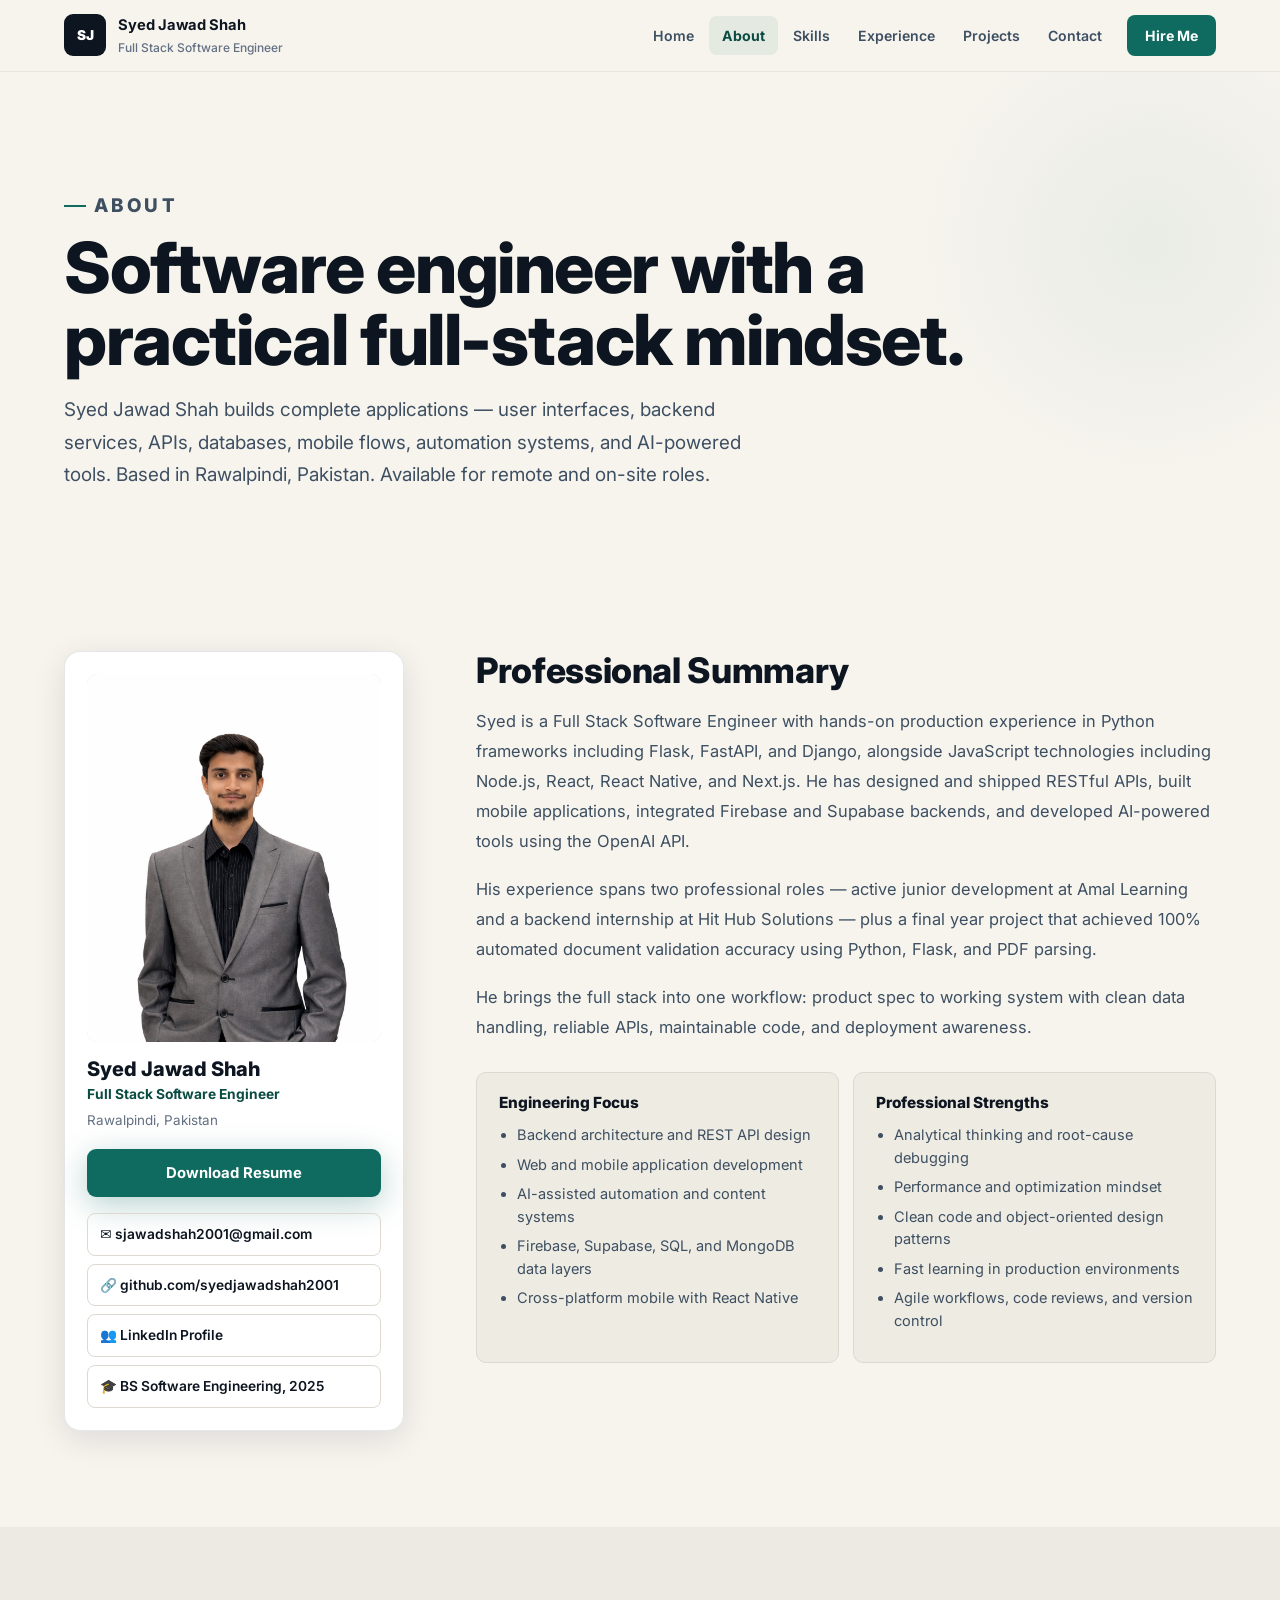
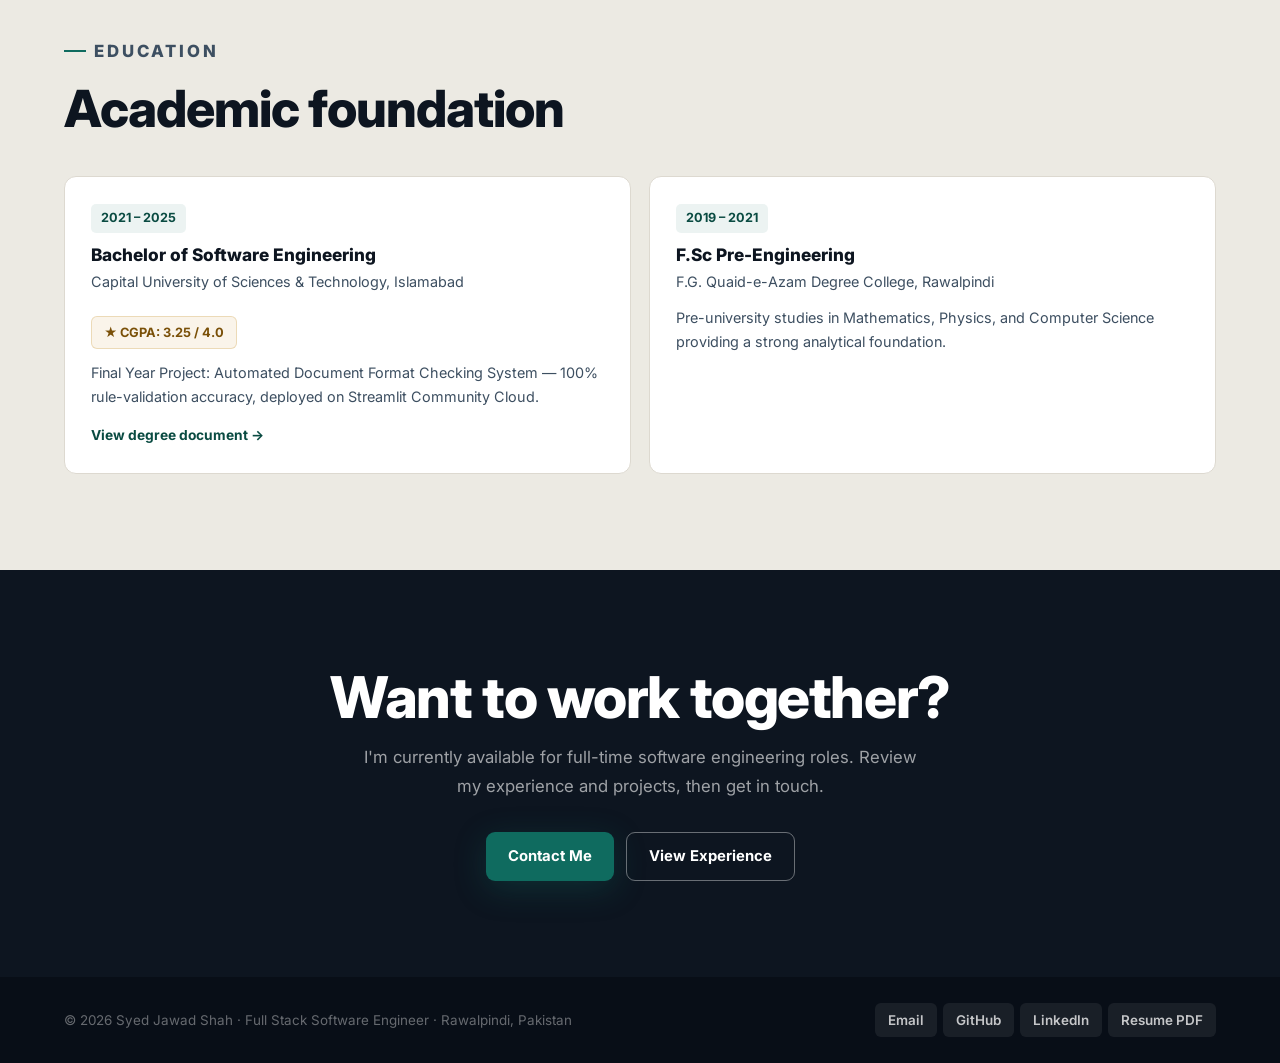
==== commit f6e72456: "Add carousel, favicon, CGPA 3.25, live FYP link, available immediately" ====
--- a/about.html
+++ b/about.html
@@ -7,6 +7,7 @@
   <meta name="description" content="About Syed Jawad Shah — full stack software engineer from Rawalpindi, Pakistan. Background, skills, education, and engineering approach.">
   <link rel="preconnect" href="https://fonts.googleapis.com">
   <link rel="preconnect" href="https://fonts.gstatic.com" crossorigin>
+  <link rel="icon" type="image/svg+xml" href="assets/favicon.svg">
   <link rel="stylesheet" href="assets/styles.css">
 </head>
 <body>
@@ -93,7 +94,8 @@
           <span class="date-badge">2021 – 2025</span>
           <h3>Bachelor of Software Engineering</h3>
           <p>Capital University of Sciences &amp; Technology, Islamabad</p>
-          <p>Final Year Project: Automated Document Format Checking System — 100% rule-validation accuracy, deployed on Streamlit Community Cloud.</p>
+          <span class="cgpa-badge">&#9733; CGPA: 3.25 / 4.0</span>
+          <p style="margin-top:12px;">Final Year Project: Automated Document Format Checking System — 100% rule-validation accuracy, deployed on Streamlit Community Cloud.</p>
           <a href="assets/documents/BS-Software-Engineering-Degree-2025.pdf" target="_blank" rel="noopener">View degree document →</a>
         </article>
         <article data-reveal data-delay="2">
--- a/assets/styles.css
+++ b/assets/styles.css
@@ -257,3 +257,48 @@
   .cta-band .btn-group{flex-direction:column;align-items:center;}
   .footer-links{justify-content:center;}
 }
+
+/* ── CAROUSEL ── */
+.carousel-outer{position:relative;}
+.carousel-track-wrap{overflow:hidden;border-radius:16px;box-shadow:var(--shadow-lg);}
+.carousel-track{display:flex;will-change:transform;transition:transform .55s cubic-bezier(.4,0,.2,1);}
+.carousel-item{min-width:100%;flex-shrink:0;}
+
+.project-slide{display:grid;grid-template-columns:260px 1fr;min-height:290px;background:var(--surface);border-radius:16px;overflow:hidden;}
+.slide-aside{display:flex;flex-direction:column;justify-content:space-between;padding:36px 28px;}
+.slide-aside.c-green{background:var(--grad-green);}
+.slide-aside.c-dark{background:var(--surface-dark);}
+.slide-aside.c-blue{background:linear-gradient(135deg,#1a4a80,#245f99);}
+.slide-aside.c-gold{background:linear-gradient(135deg,#8a5c08,#c99732);}
+.slide-num{font-size:3.2rem;font-weight:900;color:rgba(255,255,255,.18);line-height:1;letter-spacing:-.02em;}
+.slide-cat{display:inline-flex;padding:6px 12px;border-radius:6px;background:rgba(255,255,255,.14);color:rgba(255,255,255,.9);font-size:.72rem;font-weight:800;letter-spacing:.1em;text-transform:uppercase;}
+
+.slide-body{padding:36px;display:flex;flex-direction:column;justify-content:center;}
+.slide-live{display:inline-flex;align-items:center;gap:6px;padding:4px 10px;border-radius:5px;background:rgba(34,197,94,.1);border:1px solid rgba(34,197,94,.3);color:#15803d;font-size:.74rem;font-weight:700;margin-bottom:12px;width:fit-content;}
+.slide-live-dot{width:7px;height:7px;border-radius:50%;background:#22c55e;animation:pulse-ring 1.8s ease-out infinite;}
+.slide-body h3{font-size:clamp(1.25rem,2.5vw,1.85rem);letter-spacing:-.02em;margin-bottom:10px;line-height:1.15;}
+.slide-body p{color:var(--text-2);font-size:.96rem;line-height:1.72;margin-bottom:16px;max-width:560px;}
+
+.proj-link.live{background:var(--green);color:#fff;border-color:var(--green);}
+.proj-link.live:hover{background:var(--green-dark);border-color:var(--green-dark);}
+
+.carousel-nav{display:flex;align-items:center;justify-content:center;gap:16px;margin-top:22px;}
+.carousel-btn{display:grid;place-items:center;width:44px;height:44px;border-radius:50%;border:1.5px solid var(--line);background:var(--surface);cursor:pointer;font-size:1rem;color:var(--text);transition:all var(--dur);flex-shrink:0;}
+.carousel-btn:hover{background:var(--green-muted);border-color:var(--green);color:var(--green-dark);}
+.carousel-dots{display:flex;align-items:center;gap:8px;}
+.carousel-dot{width:8px;height:8px;border-radius:50%;background:var(--line);border:none;padding:0;cursor:pointer;transition:all .3s;}
+.carousel-dot.active{width:26px;border-radius:4px;background:var(--green);}
+
+/* CGPA badge */
+.cgpa-badge{display:inline-flex;align-items:center;gap:7px;padding:5px 12px;border-radius:6px;background:rgba(201,151,50,.1);border:1px solid rgba(201,151,50,.28);color:#7a5008;font-size:.8rem;font-weight:700;margin-top:10px;}
+
+@media(max-width:820px){
+  .project-slide{grid-template-columns:1fr;}
+  .slide-aside{flex-direction:row;align-items:center;padding:18px 24px;gap:14px;}
+  .slide-num{font-size:2rem;}
+  .slide-body{padding:24px;}
+}
+@media(max-width:600px){
+  .slide-body p{display:none;}
+  .carousel-btn{width:36px;height:36px;font-size:.9rem;}
+}
